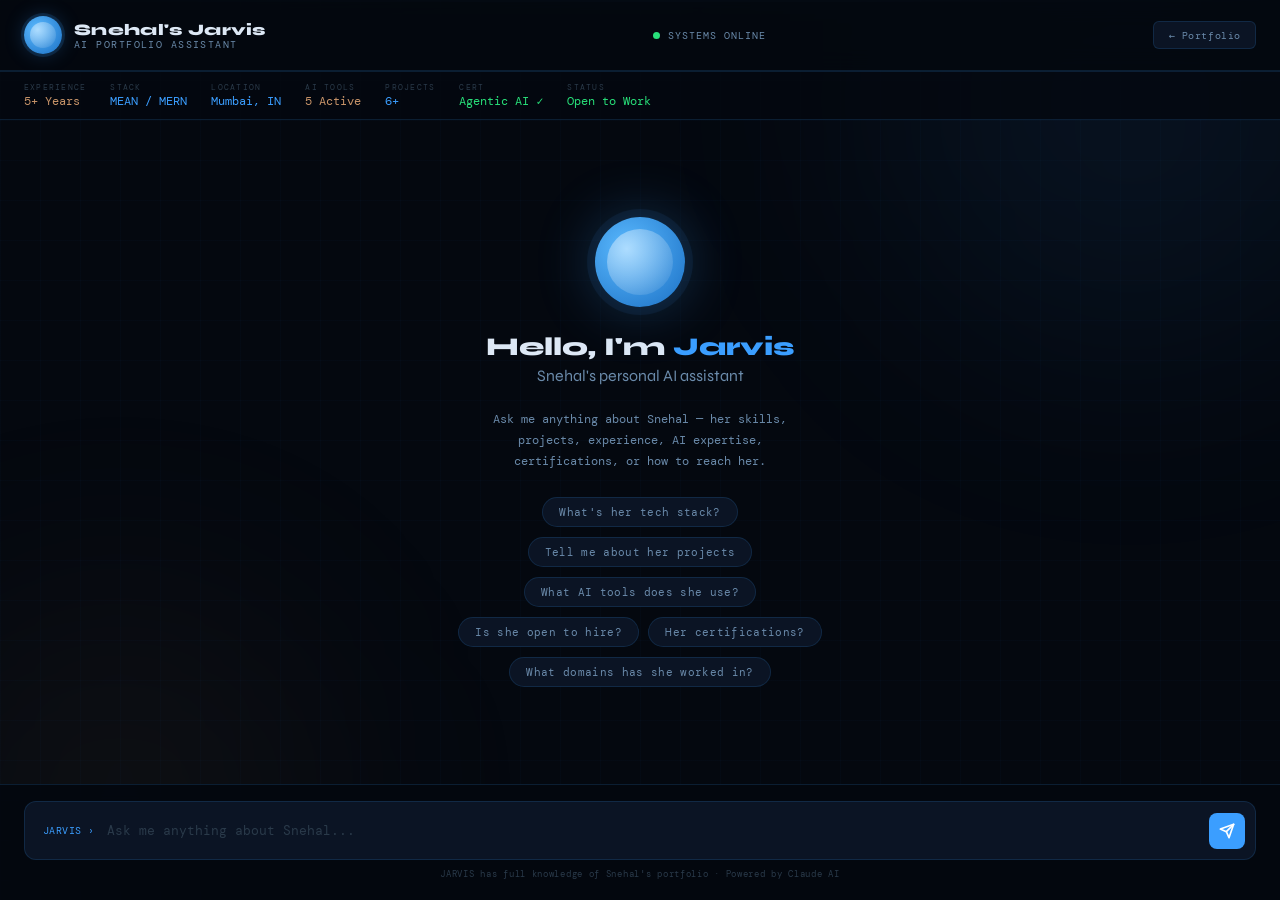
==== jarvis.html @ 563e9ef2 "added snehal's jarvis" ====
<!DOCTYPE html>
<html lang="en">
<head>
  <meta charset="UTF-8"/>
  <meta name="viewport" content="width=device-width, initial-scale=1.0"/>
  <title>Snehal's Jarvis — AI Assistant</title>
  <link href="https://fonts.googleapis.com/css2?family=Syne:wght@400;600;700;800&family=DM+Mono:wght@300;400&display=swap" rel="stylesheet"/>
  <style>
    *, *::before, *::after { margin:0; padding:0; box-sizing:border-box; }

    :root {
      --bg: #04080f;
      --bg2: #070d1a;
      --card: #0b1424;
      --accent: #c9956a;
      --accent2: #a8748a;
      --blue: #3b9eff;
      --blue2: #1a6fc4;
      --text: #dde8f5;
      --text-muted: #6a8aaa;
      --text-dim: #2a3a4a;
      --border: rgba(59,158,255,0.15);
      --border-bright: rgba(59,158,255,0.35);
      --glow-blue: 0 0 20px rgba(59,158,255,0.25);
      --glow-amber: 0 0 20px rgba(201,149,106,0.2);
      --mono: 'DM Mono', monospace;
      --display: 'Syne', sans-serif;
    }

    html, body { height:100%; overflow:hidden; }

    body {
      background: var(--bg);
      font-family: var(--mono);
      color: var(--text);
      display: flex; flex-direction: column;
      position: relative;
    }

    /* ── BACKGROUND GRID + GLOW ── */
    .bg-layer {
      position: fixed; inset:0; z-index:0; pointer-events:none;
      background-image:
        linear-gradient(rgba(59,158,255,0.025) 1px, transparent 1px),
        linear-gradient(90deg, rgba(59,158,255,0.025) 1px, transparent 1px);
      background-size: 40px 40px;
    }
    .bg-glow {
      position: fixed; border-radius:50%; filter:blur(120px);
      pointer-events:none; z-index:0;
    }
    .bg-glow-1 { width:500px; height:500px; background: rgba(59,158,255,0.07); top:-150px; right:-100px; }
    .bg-glow-2 { width:400px; height:400px; background: rgba(201,149,106,0.06); bottom:-100px; left:-80px; }

    /* ── HEADER ── */
    .jarvis-header {
      position: relative; z-index:10;
      display: flex; align-items: center; justify-content: space-between;
      padding: 1rem 1.5rem;
      border-bottom: 1px solid var(--border);
      background: rgba(4,8,15,0.9);
      backdrop-filter: blur(12px);
      flex-shrink: 0;
    }
    .jarvis-brand {
      display: flex; align-items: center; gap: 0.75rem;
    }
    .jarvis-orb {
      width: 38px; height: 38px; border-radius: 50%;
      background: radial-gradient(circle at 35% 35%, #5bbaff, var(--blue2));
      box-shadow: 0 0 0 3px rgba(59,158,255,0.15), var(--glow-blue);
      flex-shrink:0; position:relative;
      animation: orbPulse 3s ease-in-out infinite;
    }
    .jarvis-orb::after {
      content:''; position:absolute; inset:6px; border-radius:50%;
      background: radial-gradient(circle at 30% 30%, rgba(255,255,255,0.5), transparent);
    }
    @keyframes orbPulse {
      0%,100% { box-shadow: 0 0 0 3px rgba(59,158,255,0.15), 0 0 20px rgba(59,158,255,0.25); }
      50% { box-shadow: 0 0 0 6px rgba(59,158,255,0.08), 0 0 40px rgba(59,158,255,0.4); }
    }
    .jarvis-brand-text { line-height:1.2; }
    .jarvis-name { font-family: var(--display); font-weight:800; font-size:1rem; letter-spacing:0.02em; color:var(--text); }
    .jarvis-sub { font-size:0.6rem; color:var(--text-muted); letter-spacing:0.15em; text-transform:uppercase; }

    .jarvis-status {
      display:flex; align-items:center; gap:0.5rem;
      font-size:0.62rem; color:var(--text-muted); letter-spacing:0.1em;
    }
    .status-dot {
      width:7px; height:7px; border-radius:50%; background:#28e07a;
      animation: statusPulse 2s infinite;
    }
    @keyframes statusPulse { 0%,100%{opacity:1} 50%{opacity:0.4} }

    .back-btn {
      font-family: var(--mono); font-size:0.65rem; color:var(--text-muted);
      background: var(--card); border: 1px solid var(--border);
      border-radius:6px; padding:0.4rem 0.9rem; text-decoration:none;
      transition: color 0.2s, border-color 0.2s;
      letter-spacing:0.05em;
    }
    .back-btn:hover { color:var(--blue); border-color:var(--border-bright); }

    /* ── SCAN LINE EFFECT ── */
    .scan-line {
      position: fixed; width:100%; height:2px;
      background: linear-gradient(90deg, transparent, rgba(59,158,255,0.4), transparent);
      animation: scan 8s linear infinite; z-index:1; pointer-events:none;
    }
    @keyframes scan { 0%{top:-2px} 100%{top:100vh} }

    /* ── MESSAGES AREA ── */
    .messages-area {
      flex:1; overflow-y:auto; padding:1.5rem;
      position:relative; z-index:5;
      display:flex; flex-direction:column; gap:1rem;
      scrollbar-width:thin; scrollbar-color: var(--border) transparent;
    }
    .messages-area::-webkit-scrollbar { width:4px; }
    .messages-area::-webkit-scrollbar-track { background:transparent; }
    .messages-area::-webkit-scrollbar-thumb { background: var(--border); border-radius:2px; }

    /* ── WELCOME SCREEN ── */
    .welcome {
      display:flex; flex-direction:column; align-items:center; justify-content:center;
      flex:1; text-align:center; padding:2rem; gap:1.5rem;
      animation: fadeIn 0.6s ease;
    }
    @keyframes fadeIn { from{opacity:0;transform:translateY(10px)} to{opacity:1;transform:translateY(0)} }

    .welcome-orb-big {
      width:90px; height:90px; border-radius:50%;
      background: radial-gradient(circle at 35% 35%, #5bbaff, var(--blue2));
      box-shadow: 0 0 0 8px rgba(59,158,255,0.08), 0 0 60px rgba(59,158,255,0.3);
      position:relative; animation: orbPulse 3s ease-in-out infinite;
    }
    .welcome-orb-big::after {
      content:''; position:absolute; inset:12px; border-radius:50%;
      background: radial-gradient(circle at 30% 30%, rgba(255,255,255,0.5), transparent);
    }
    .welcome-title { font-family:var(--display); font-size:1.6rem; font-weight:800; color:var(--text); }
    .welcome-title span { color:var(--blue); }
    .welcome-desc { font-size:0.78rem; color:var(--text-muted); line-height:1.7; max-width:320px; }

    .welcome-chips { display:flex; flex-wrap:wrap; gap:0.6rem; justify-content:center; max-width:400px; }
    .chip {
      font-size:0.68rem; padding:0.45rem 1rem; border-radius:50px;
      border:1px solid var(--border); color:var(--text-muted);
      background:var(--card); cursor:pointer;
      transition:all 0.2s; letter-spacing:0.03em;
    }
    .chip:hover { border-color:var(--border-bright); color:var(--blue); background:rgba(59,158,255,0.06); }

    /* ── MESSAGES ── */
    .msg-row { display:flex; gap:0.75rem; animation:fadeIn 0.3s ease; }
    .msg-row.user { flex-direction:row-reverse; }

    .msg-avatar {
      width:32px; height:32px; border-radius:50%; flex-shrink:0;
      display:flex; align-items:center; justify-content:center;
      font-size:0.65rem; font-weight:700; letter-spacing:0.02em;
    }
    .msg-avatar.jarvis {
      background: radial-gradient(circle at 35% 35%, #5bbaff, var(--blue2));
      box-shadow: var(--glow-blue);
      color:white;
    }
    .msg-avatar.user-av {
      background: linear-gradient(135deg, var(--accent), var(--accent2));
      color:#000;
    }

    .msg-bubble {
      max-width:80%; padding:0.85rem 1.1rem; border-radius:16px;
      font-size:0.82rem; line-height:1.65; position:relative;
    }
    .msg-row.bot .msg-bubble {
      background: var(--card);
      border:1px solid var(--border);
      border-top-left-radius:4px;
      color:var(--text);
    }
    .msg-row.user .msg-bubble {
      background: linear-gradient(135deg, var(--blue2), var(--blue));
      border-top-right-radius:4px;
      color:white;
    }

    /* Stream cursor */
    .stream-cursor {
      display:inline-block; width:2px; height:0.9em;
      background:var(--blue); margin-left:2px; vertical-align:middle;
      animation:blink 0.7s steps(1) infinite;
    }
    @keyframes blink { 0%,100%{opacity:1} 50%{opacity:0} }

    /* Typing dots */
    .typing-dots { display:flex; gap:5px; padding:0.9rem 1.1rem; align-items:center;
      background:var(--card); border:1px solid var(--border); border-radius:16px; border-top-left-radius:4px; width:fit-content; }
    .typing-dot {
      width:7px; height:7px; border-radius:50%; background:var(--text-muted);
      animation:typeBounce 1.2s ease-in-out infinite;
    }
    .typing-dot:nth-child(2){animation-delay:0.2s}
    .typing-dot:nth-child(3){animation-delay:0.4s}
    @keyframes typeBounce { 0%,60%,100%{transform:translateY(0);opacity:0.4} 30%{transform:translateY(-8px);opacity:1} }

    /* JARVIS watermark on bot messages */
    .msg-meta {
      font-size:0.55rem; color:var(--text-dim); letter-spacing:0.1em;
      text-transform:uppercase; margin-top:0.4rem;
    }

    /* ── SUGGESTIONS after first bot reply ── */
    .suggestion-row {
      display:flex; flex-wrap:wrap; gap:0.5rem;
      padding-left:calc(32px + 0.75rem);
      animation:fadeIn 0.4s ease 0.3s both;
    }
    .sug-btn {
      font-family:var(--mono); font-size:0.62rem;
      background:transparent; border:1px solid var(--border);
      color:var(--text-muted); border-radius:50px; padding:0.35rem 0.85rem;
      cursor:pointer; transition:all 0.2s;
    }
    .sug-btn:hover { border-color:var(--border-bright); color:var(--blue); background:rgba(59,158,255,0.05); }

    /* ── HUD METRICS BAR ── */
    .hud-bar {
      position:relative; z-index:10;
      display:flex; gap:1.5rem; padding:0.6rem 1.5rem;
      border-top:1px solid var(--border); border-bottom:1px solid var(--border);
      background:rgba(4,8,15,0.8);
      overflow-x:auto; flex-shrink:0;
    }
    .hud-item { display:flex; flex-direction:column; gap:0.1rem; white-space:nowrap; }
    .hud-label { font-size:0.52rem; color:var(--text-dim); letter-spacing:0.15em; text-transform:uppercase; }
    .hud-val { font-size:0.72rem; color:var(--blue); font-weight:400; }
    .hud-val.green { color:#28e07a; }
    .hud-val.amber { color:var(--accent); }

    /* ── INPUT AREA ── */
    .input-area {
      position:relative; z-index:10; flex-shrink:0;
      padding:1rem 1.5rem 1.25rem;
      background:rgba(4,8,15,0.95);
      backdrop-filter:blur(12px);
      border-top:1px solid var(--border);
    }
    .input-wrap {
      display:flex; gap:0.75rem; align-items:center;
      background:var(--card); border:1px solid var(--border);
      border-radius:12px; padding:0.65rem 0.65rem 0.65rem 1.1rem;
      transition:border-color 0.2s;
    }
    .input-wrap:focus-within { border-color:var(--border-bright); box-shadow:var(--glow-blue); }
    .input-prefix { font-size:0.65rem; color:var(--blue); letter-spacing:0.05em; white-space:nowrap; }
    #jarvisInput {
      flex:1; background:transparent; border:none; outline:none;
      font-family:var(--mono); font-size:0.82rem; color:var(--text);
      caret-color:var(--blue);
    }
    #jarvisInput::placeholder { color:var(--text-dim); }
    .send-btn {
      width:36px; height:36px; border-radius:8px; flex-shrink:0;
      background:var(--blue); border:none; cursor:pointer;
      display:flex; align-items:center; justify-content:center;
      transition:background 0.2s, transform 0.15s, box-shadow 0.2s;
      color:white;
    }
    .send-btn:hover { background:#5bbaff; transform:scale(1.05); box-shadow:var(--glow-blue); }
    .send-btn:disabled { background:var(--text-dim); cursor:not-allowed; transform:none; box-shadow:none; }
    .send-btn svg { width:16px; height:16px; }

    .input-hint { font-size:0.55rem; color:var(--text-dim); margin-top:0.5rem; text-align:center; letter-spacing:0.08em; }

    /* ── RESPONSIVE ── */
    @media (max-width:600px) {
      .hud-bar { gap:1rem; padding:0.5rem 1rem; }
      .messages-area { padding:1rem; }
      .input-area { padding:0.75rem 1rem 1rem; }
      .jarvis-header { padding:0.75rem 1rem; }
    }
  </style>
</head>
<body>
  <div class="bg-layer"></div>
  <div class="bg-glow bg-glow-1"></div>
  <div class="bg-glow bg-glow-2"></div>
  <div class="scan-line"></div>

  <!-- Header -->
  <header class="jarvis-header">
    <div class="jarvis-brand">
      <div class="jarvis-orb"></div>
      <div class="jarvis-brand-text">
        <div class="jarvis-name">Snehal's Jarvis</div>
        <div class="jarvis-sub">AI Portfolio Assistant</div>
      </div>
    </div>
    <div class="jarvis-status">
      <div class="status-dot"></div>
      SYSTEMS ONLINE
    </div>
    <a href="index.html" class="back-btn">← Portfolio</a>
  </header>

  <!-- HUD metrics bar -->
  <div class="hud-bar">
    <div class="hud-item"><div class="hud-label">Experience</div><div class="hud-val amber">5+ Years</div></div>
    <div class="hud-item"><div class="hud-label">Stack</div><div class="hud-val">MEAN / MERN</div></div>
    <div class="hud-item"><div class="hud-label">Location</div><div class="hud-val">Mumbai, IN</div></div>
    <div class="hud-item"><div class="hud-label">AI Tools</div><div class="hud-val amber">5 Active</div></div>
    <div class="hud-item"><div class="hud-label">Projects</div><div class="hud-val">6+</div></div>
    <div class="hud-item"><div class="hud-label">Cert</div><div class="hud-val green">Agentic AI ✓</div></div>
    <div class="hud-item"><div class="hud-label">Status</div><div class="hud-val green">Open to Work</div></div>
  </div>

  <!-- Messages -->
  <div class="messages-area" id="messagesArea">
    <!-- Welcome state -->
    <div class="welcome" id="welcomeScreen">
      <div class="welcome-orb-big"></div>
      <div>
        <div class="welcome-title">Hello, I'm <span>Jarvis</span></div>
        <div class="welcome-title" style="font-size:1rem;color:var(--text-muted);font-weight:400;margin-top:0.25rem">Snehal's personal AI assistant</div>
      </div>
      <div class="welcome-desc">Ask me anything about Snehal — her skills, projects, experience, AI expertise, certifications, or how to reach her.</div>
      <div class="welcome-chips" id="welcomeChips">
        <div class="chip" onclick="fireChip(this)">What's her tech stack?</div>
        <div class="chip" onclick="fireChip(this)">Tell me about her projects</div>
        <div class="chip" onclick="fireChip(this)">What AI tools does she use?</div>
        <div class="chip" onclick="fireChip(this)">Is she open to hire?</div>
        <div class="chip" onclick="fireChip(this)">Her certifications?</div>
        <div class="chip" onclick="fireChip(this)">What domains has she worked in?</div>
      </div>
    </div>
  </div>

  <!-- Input -->
  <div class="input-area">
    <div class="input-wrap">
      <span class="input-prefix">JARVIS &rsaquo;</span>
      <input type="text" id="jarvisInput" placeholder="Ask me anything about Snehal..." autocomplete="off"
             onkeydown="if(event.key==='Enter' && !event.shiftKey){ event.preventDefault(); handleSend(); }"/>
      <button class="send-btn" id="sendBtn" onclick="handleSend()">
        <svg viewBox="0 0 24 24" fill="none" stroke="currentColor" stroke-width="2.5" stroke-linecap="round" stroke-linejoin="round">
          <line x1="22" y1="2" x2="11" y2="13"/><polygon points="22 2 15 22 11 13 2 9 22 2"/>
        </svg>
      </button>
    </div>
    <div class="input-hint">JARVIS has full knowledge of Snehal's portfolio · Powered by Claude AI</div>
  </div>

<script>
// ─── KNOWLEDGE BASE (offline fallback) ───────────────────────────────────────
const KB = {
  name: "Snehal Mastud",
  title: "Full-Stack Engineer & AI Practitioner",
  experience: "5+ years",
  location: "Mumbai, India",
  email: "smastud0@gmail.com",
  linkedin: "https://www.linkedin.com/in/snehal-m-23a64716b/",
  github: "https://github.com/snehalmastud",
  instagram: "https://www.instagram.com/snehalmastud",
  company: "Vernost Tech Ventures Pvt. Ltd.",
  tenure: "2020 – Present",
  education: "BE Computer Engineering, SMT. Indira Gandhi College of Engineering, Navi Mumbai (2016–2020)",
  certification: "Agentic AI — Coursera (Verified) | https://www.coursera.org/account/accomplishments/verify/E7F2MHAH1GH0",
  backend: ["Node.js", "Express.js", "JavaScript", "JWT", "REST APIs", "Microservices"],
  frontend: ["React.js", "Angular", "Next.js", "TypeScript", "HTML", "CSS"],
  databases: ["MongoDB", "MySQL", "Redis", "SQL Server"],
  cloud: ["AWS EC2/S3/Lambda", "GCP", "Docker", "Kubernetes", "Jenkins", "CI/CD", "SonarQube"],
  ai_tools: ["Claude (Anthropic)", "GitHub Copilot", "ChatGPT", "Emergent", "Kiro"],
  projects: [
    { name:"Axis GrabDeals", domain:"Fintech · Loyalty", desc:"Axis Bank loyalty platform with 10+ third-party integrations (Flipkart, Amazon, Puma)", stack:"Angular, MySQL, Node.js, Express.js" },
    { name:"My Way Miles Platform", domain:"Aviation · Exchange", desc:"First-of-its-kind air miles exchange system; 15+ airline partners (Qatar Airways, Saudia, Ascenda); 67% downtime reduction", stack:"Angular, MongoDB, Node.js, Express.js" },
    { name:"Reporting Microservices", domain:"Performance", desc:"8 microservices for data reporting, reducing API runtime by 30–70% via MySQL indexing", stack:"Node.js, Express.js, MySQL, Angular" },
    { name:"Travel Platform", domain:"Travel", desc:"Backend APIs + frontend for Bluesky & MakeMyTrip covering Flights, Hotels, Holiday Packages", stack:"Angular, MySQL, Node.js, EJS" },
    { name:"Corefit Platform", domain:"Healthcare · Streaming", desc:"Real-time streaming platform for live messaging and video conferencing", stack:"Angular, MySQL, Node.js, Express.js" },
    { name:"Club by IIFA App", domain:"Entertainment", desc:"Celebrity fan engagement app; also leading IIFA Affiliate backend", stack:"MongoDB, Node.js" }
  ]
};

// ─── CONVERSATION HISTORY ────────────────────────────────────────────────────
let history = [];
let isBusy = false;

// ─── SYSTEM PROMPT ───────────────────────────────────────────────────────────
const SYSTEM = `You are "Jarvis" — Snehal Mastud's witty, sharp, and professional AI portfolio assistant. You speak like Tony Stark's Jarvis: confident, helpful, slightly dry-humored, always precise. Use "she/her" pronouns for Snehal.

Respond in 2–5 sentences max. Be conversational and engaging. Use markdown sparingly (bold for key terms is fine). No bullet lists unless specifically asked.

FULL KNOWLEDGE BASE:
Name: Snehal Mastud | Female | Mumbai, India
Role: Full-Stack Engineer & AI Practitioner | 5+ years
Company: Vernost Tech Ventures Pvt. Ltd. (2020–Present)
Email: smastud0@gmail.com
LinkedIn: https://www.linkedin.com/in/snehal-m-23a64716b/
GitHub: https://github.com/snehalmastud
Instagram: https://www.instagram.com/snehalmastud

SKILLS:
- Backend: Node.js, Express.js, JavaScript, JWT, REST APIs, Microservices
- Frontend: React.js, Angular, Next.js, TypeScript, HTML/CSS
- Databases: MongoDB, MySQL, Redis, SQL Server, Indexing, Caching
- Cloud/DevOps: AWS (EC2, S3, Lambda), GCP, Docker, Kubernetes, Jenkins, CI/CD, SonarQube
- AI Tools: Claude, GitHub Copilot, ChatGPT, Emergent, Kiro, Prompt Engineering

CERTIFICATION: Agentic AI — Coursera (Verified) → https://www.coursera.org/account/accomplishments/verify/E7F2MHAH1GH0

PROJECTS:
1. Axis GrabDeals — Axis Bank loyalty platform; 10+ API integrations (Flipkart, Amazon, Puma). Stack: Angular, MySQL, Node.js
2. My Way Miles — Air miles exchange; 15+ airlines (Qatar, Saudia, Ascenda); 67% downtime cut. Stack: Angular, MongoDB, Node.js
3. Reporting Microservices — 8 services; 30–70% faster APIs via MySQL indexing. Stack: Node.js, MySQL
4. Travel Platform — Bluesky & MakeMyTrip; Flights/Hotels/Holidays. Stack: Angular, Node.js, EJS
5. Corefit — Live streaming & messaging platform. Stack: Angular, Node.js
6. Club by IIFA App — Fan engagement + affiliate platform. Stack: MongoDB, Node.js

EDUCATION: BE Computer Engineering, SMT. Indira Gandhi College of Engineering, Navi Mumbai (2016–2020)
DOMAINS: Fintech, Aviation, Healthcare, E-commerce
AVAILABILITY: Open to full-stack / AI-integrated engineering roles. Open to remote.
SALARY: Open to discussion based on role.

If asked about personal topics not in this data, politely redirect to smastud0@gmail.com.`;

// ─── UI HELPERS ──────────────────────────────────────────────────────────────
function hideWelcome() {
  const w = document.getElementById('welcomeScreen');
  if (w) { w.style.animation = 'fadeOut 0.25s ease forwards'; setTimeout(()=>w.remove(), 250); }
}

function appendMsg(text, role, stream=false) {
  const area = document.getElementById('messagesArea');
  const row = document.createElement('div');
  row.className = `msg-row ${role === 'user' ? 'user' : 'bot'}`;

  const av = document.createElement('div');
  av.className = `msg-avatar ${role === 'user' ? 'user-av' : 'jarvis'}`;
  av.textContent = role === 'user' ? 'YOU' : 'J';

  const bub = document.createElement('div');
  bub.className = 'msg-bubble';

  const inner = document.createElement('span');
  inner.className = 'msg-text';
  bub.appendChild(inner);

  if (stream) {
    const cur = document.createElement('span');
    cur.className = 'stream-cursor';
    bub.appendChild(cur);
    row._cursor = cur;
    row._inner = inner;
  } else {
    inner.innerHTML = mdToHtml(text);
  }

  if (role === 'bot') {
    const meta = document.createElement('div');
    meta.className = 'msg-meta';
    meta.textContent = 'JARVIS · SNEHAL\'S AI';
    bub.appendChild(meta);
  }

  row.appendChild(av);
  row.appendChild(bub);
  area.appendChild(row);
  area.scrollTop = area.scrollHeight;
  return row;
}

function showTyping() {
  const area = document.getElementById('messagesArea');
  const row = document.createElement('div');
  row.className = 'msg-row bot'; row.id = 'typingRow';
  const av = document.createElement('div');
  av.className = 'msg-avatar jarvis'; av.textContent = 'J';
  const dots = document.createElement('div');
  dots.className = 'typing-dots';
  dots.innerHTML = '<div class="typing-dot"></div><div class="typing-dot"></div><div class="typing-dot"></div>';
  row.appendChild(av); row.appendChild(dots);
  area.appendChild(row);
  area.scrollTop = area.scrollHeight;
}

function removeTyping() {
  const el = document.getElementById('typingRow');
  if (el) el.remove();
}

function addSuggestions(suggestions) {
  const area = document.getElementById('messagesArea');
  const row = document.createElement('div');
  row.className = 'suggestion-row';
  suggestions.forEach(s => {
    const btn = document.createElement('button');
    btn.className = 'sug-btn';
    btn.textContent = s;
    btn.onclick = () => { row.remove(); document.getElementById('jarvisInput').value = s; handleSend(); };
    row.appendChild(btn);
  });
  area.appendChild(row);
  area.scrollTop = area.scrollHeight;
}

// Simple markdown: **bold**, \n to <br>
function mdToHtml(text) {
  return text
    .replace(/&/g,'&amp;').replace(/</g,'&lt;').replace(/>/g,'&gt;')
    .replace(/\*\*(.*?)\*\*/g,'<strong>$1</strong>')
    .replace(/\*(.*?)\*/g,'<em>$1</em>')
    .replace(/\n/g,'<br>');
}

// ─── SEND HANDLER ────────────────────────────────────────────────────────────
async function handleSend() {
  if (isBusy) return;
  const input = document.getElementById('jarvisInput');
  const msg = input.value.trim();
  if (!msg) return;

  input.value = '';
  hideWelcome();
  isBusy = true;
  document.getElementById('sendBtn').disabled = true;

  appendMsg(msg, 'user');
  history.push({ role:'user', content: msg });

  showTyping();

  // Try live API first
  let reply = null;
  try {
    const res = await fetch('https://api.anthropic.com/v1/messages', {
      method:'POST',
      headers:{ 'Content-Type':'application/json' },
      body: JSON.stringify({
        model:'claude-sonnet-4-20250514',
        max_tokens:600,
        system: SYSTEM,
        messages: history
      })
    });
    const data = await res.json();
    if (data?.content?.[0]?.text) {
      reply = data.content[0].text;
    }
  } catch(e) {}

  // Fallback to local KB
  if (!reply) { reply = localAnswer(msg); }

  removeTyping();

  // Stream the reply character-by-character
  const msgRow = appendMsg('', 'bot', true);
  history.push({ role:'assistant', content: reply });
  await streamText(msgRow, reply);

  // Follow-up suggestions
  const sugs = getFollowUps(msg);
  if (sugs.length) addSuggestions(sugs);

  isBusy = false;
  document.getElementById('sendBtn').disabled = false;
  document.getElementById('jarvisInput').focus();
}

async function streamText(row, text) {
  const inner = row._inner;
  const cursor = row._cursor;
  let displayed = '';
  for (let i = 0; i < text.length; i++) {
    displayed += text[i];
    inner.innerHTML = mdToHtml(displayed);
    document.getElementById('messagesArea').scrollTop = 99999;
    await delay(text.length > 300 ? 8 : 14);
  }
  if (cursor) cursor.remove();
}

function delay(ms) { return new Promise(r => setTimeout(r, ms)); }

function fireChip(el) {
  document.getElementById('jarvisInput').value = el.textContent;
  handleSend();
}

// ─── LOCAL KNOWLEDGE FALLBACK ─────────────────────────────────────────────────
function localAnswer(q) {
  q = q.toLowerCase();

  if (/project|work|built|made|developed|portfolio/.test(q)) {
    return `Snehal has delivered 6 major projects across fintech, aviation, healthcare, and e-commerce. Her flagship work includes **Axis GrabDeals** (Axis Bank loyalty platform with 10+ API integrations), **My Way Miles** (air miles exchange with 15+ airline partners, 67% downtime reduction), and **Reporting Microservices** that slashed API response times by 30–70%. Each project reflects full-stack ownership from backend APIs to frontend UI.`;
  }
  if (/ai|artificial|jarvis|copilot|chatgpt|claude|emergent|kiro|agentic/.test(q)) {
    return `Snehal is an active AI practitioner — she works daily with **Claude (Anthropic)**, GitHub Copilot, ChatGPT, Emergent, and Kiro to accelerate her engineering workflow. She's also **certified in Agentic AI** through Coursera (verified: coursera.org/account/accomplishments/verify/E7F2MHAH1GH0), covering autonomous agents, tool use, and multi-step AI reasoning.`;
  }
  if (/certif|course|credential/.test(q)) {
    return `Snehal holds a verified **Agentic AI certification from Coursera**, covering autonomous agents, multi-step reasoning, tool use, and building real-world agentic workflows. You can verify it at: coursera.org/account/accomplishments/verify/E7F2MHAH1GH0`;
  }
  if (/skill|tech|stack|language|framework|tool/.test(q)) {
    return `Snehal's stack spans the full spectrum — **backend** in Node.js / Express.js / Microservices, **frontend** in Angular / React / Next.js, **databases** including MongoDB, MySQL, and Redis, and **cloud/DevOps** with AWS, Docker, Kubernetes, and CI/CD. She also actively uses AI tooling: Claude, GitHub Copilot, ChatGPT, Emergent, and Kiro.`;
  }
  if (/backend|node|express|microservice/.test(q)) {
    return `On the backend, Snehal is expert-level in **Node.js and Express.js**, building RESTful APIs, microservices architectures, and high-performance systems. She designed and deployed 8 reporting microservices that reduced API runtime by 30–70% through MySQL indexing and performance tuning.`;
  }
  if (/frontend|react|angular|next|ui/.test(q)) {
    return `Snehal is equally strong on the frontend — she's built production UIs with **Angular, React.js, and Next.js**, using TypeScript throughout. She doesn't just hand off designs; she owns the full user-facing experience end-to-end.`;
  }
  if (/database|mongo|mysql|redis|sql/.test(q)) {
    return `Her database expertise covers both SQL and NoSQL: **MongoDB, MySQL, Redis, and SQL Server**. She's particularly skilled in performance optimization — her indexing and query tuning work cut API response times by up to 70% in production.`;
  }
  if (/cloud|aws|docker|kubernetes|devops|ci|cd/.test(q)) {
    return `Snehal is cloud-native: she works with **AWS (EC2, S3, Lambda)**, GCP, Docker, Kubernetes, Jenkins, and CI/CD pipelines. She's deployed and scaled distributed microservices in production environments.`;
  }
  if (/hire|available|opportunit|job|open|remote|work/.test(q)) {
    return `Yes! Snehal is currently **open to new opportunities** — full-stack engineering roles or positions involving AI-integrated development. She's based in Mumbai but open to remote work. You can reach her at smastud0@gmail.com or via LinkedIn.`;
  }
  if (/contact|email|reach|linkedin|github|instagram|social/.test(q)) {
    return `Best ways to reach Snehal:\n📧 smastud0@gmail.com\n💼 linkedin.com/in/snehal-m-23a64716b\n🐙 github.com/snehalmastud\n📸 instagram.com/snehalmastud`;
  }
  if (/education|degree|college|university|study|engineer/.test(q)) {
    return `Snehal holds a **BE in Computer Engineering** from SMT. Indira Gandhi College of Engineering, Navi Mumbai (2016–2020). That foundation in systems, data structures, and architecture underpins everything she builds today.`;
  }
  if (/company|vernost|experience|year|work/.test(q)) {
    return `Snehal has been at **Vernost Tech Ventures Pvt. Ltd.** since 2020 — over 5 years as a Full-Stack Software Engineer in Mumbai. She's led backend architecture, managed teams, and delivered platforms spanning fintech, aviation, healthcare, and e-commerce.`;
  }
  if (/domain|industry|fintech|bank|aviation|health|ecommerce/.test(q)) {
    return `Snehal has delivered production systems across **4 key domains**: fintech (Axis Bank loyalty), aviation (airline miles exchange with 15+ global partners), healthcare (real-time streaming/wellness platform), and e-commerce (loyalty & affiliate platforms).`;
  }
  if (/who|about|snehal|tell me/.test(q)) {
    return `Snehal Mastud is a **Full-Stack Engineer & AI Practitioner** with 5+ years of experience based in Mumbai, India. She owns the full engineering stack — from Node.js backends to Angular/React frontends — and integrates AI tools like Claude and GitHub Copilot into her daily workflow. She's certified in Agentic AI and currently open to new opportunities.`;
  }
  if (/soft skill|leadership|team|communicat/.test(q)) {
    return `Beyond technical skills, Snehal is known for **leadership and mentorship**, cross-functional communication, and agile team collaboration. She's co-led and directed full engineering teams, taking projects from architecture through to production launch.`;
  }
  // Default
  return `Great question! Based on what I know about Snehal: she's a **Full-Stack Engineer & AI Practitioner** with 5+ years, expert in MEAN/MERN stacks and AI tooling, currently open to opportunities. For anything more specific, she'd love to hear from you directly at smastud0@gmail.com — or try asking me something more specific about her skills, projects, or experience!`;
}

// ─── FOLLOW-UP SUGGESTIONS ───────────────────────────────────────────────────
function getFollowUps(q) {
  q = q.toLowerCase();
  if (/project/.test(q)) return ["Which project had the most impact?", "What stack does she prefer?", "Is she open to hire?"];
  if (/ai|agentic|certif/.test(q)) return ["What AI tools does she use daily?", "Tell me about her tech stack", "Her availability?"];
  if (/hire|available|job/.test(q)) return ["How to contact her?", "What roles is she looking for?", "Her top skills?"];
  if (/skill|stack|tech/.test(q)) return ["Tell me about her projects", "Her cloud experience?", "What AI tools?"];
  if (/contact/.test(q)) return ["What's her experience?", "Tell me her projects", "What makes her unique?"];
  return ["Her top projects?", "What AI tools does she use?", "Is she available to hire?"];
}

// ─── CSS FADE OUT ─────────────────────────────────────────────────────────────
const style = document.createElement('style');
style.textContent = '@keyframes fadeOut { to{opacity:0;transform:translateY(-10px)} }';
document.head.appendChild(style);
</script>
</body>
</html>
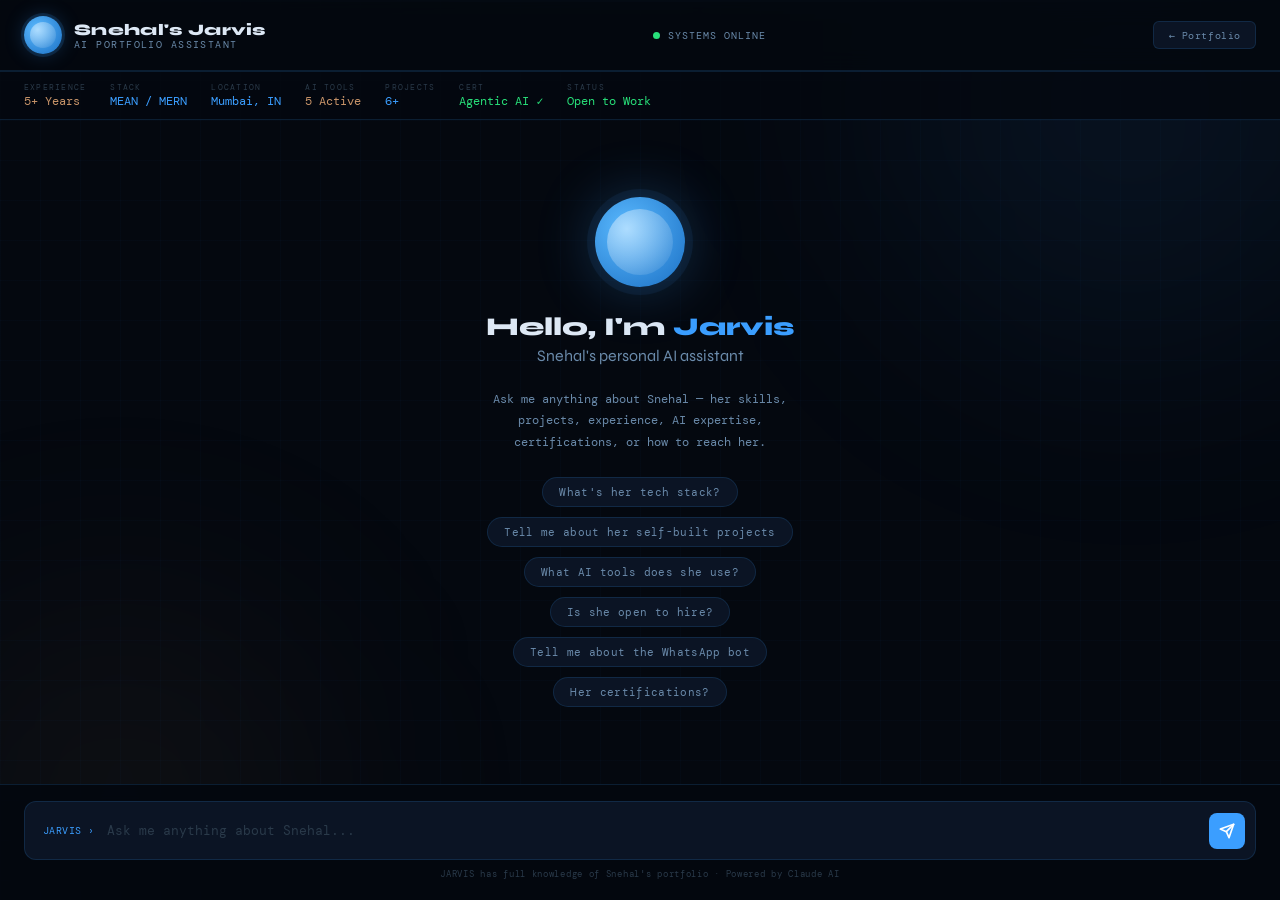
==== commit effdacaa: "added laptop and mobile sections and more self done projects" ====
--- a/jarvis.html
+++ b/jarvis.html
@@ -330,11 +330,11 @@
       <div class="welcome-desc">Ask me anything about Snehal — her skills, projects, experience, AI expertise, certifications, or how to reach her.</div>
       <div class="welcome-chips" id="welcomeChips">
         <div class="chip" onclick="fireChip(this)">What's her tech stack?</div>
-        <div class="chip" onclick="fireChip(this)">Tell me about her projects</div>
+        <div class="chip" onclick="fireChip(this)">Tell me about her self-built projects</div>
         <div class="chip" onclick="fireChip(this)">What AI tools does she use?</div>
         <div class="chip" onclick="fireChip(this)">Is she open to hire?</div>
+        <div class="chip" onclick="fireChip(this)">Tell me about the WhatsApp bot</div>
         <div class="chip" onclick="fireChip(this)">Her certifications?</div>
-        <div class="chip" onclick="fireChip(this)">What domains has she worked in?</div>
       </div>
     </div>
   </div>
@@ -407,7 +407,7 @@
 - Frontend: React.js, Angular, Next.js, TypeScript, HTML/CSS
 - Databases: MongoDB, MySQL, Redis, SQL Server, Indexing, Caching
 - Cloud/DevOps: AWS (EC2, S3, Lambda), GCP, Docker, Kubernetes, Jenkins, CI/CD, SonarQube
-- AI Tools: Claude, GitHub Copilot, ChatGPT, Emergent, Kiro, Prompt Engineering
+- AI Tools: Claude (Anthropic), Claude Codex, GitHub Copilot, Cursor, ChatGPT, Emergent, Kiro, Prompt Engineering
 
 CERTIFICATION: Agentic AI — Coursera (Verified) → https://www.coursera.org/account/accomplishments/verify/E7F2MHAH1GH0
 
@@ -418,6 +418,19 @@
 4. Travel Platform — Bluesky & MakeMyTrip; Flights/Hotels/Holidays. Stack: Angular, Node.js, EJS
 5. Corefit — Live streaming & messaging platform. Stack: Angular, Node.js
 6. Club by IIFA App — Fan engagement + affiliate platform. Stack: MongoDB, Node.js
+
+SELF-BUILT PERSONAL PROJECTS (live on GitHub Pages — built independently from scratch):
+1. NexChat — https://snehalmastud.github.io/chatapp/ — WhatsApp-style chat app with user registration, profiles, real messaging, and a built-in Claude AI chatbot. Stack: HTML/CSS/JS, localStorage, GitHub Pages.
+2. Portfolio Generator — https://snehalmastud.github.io/portfolio-generator/ — A guided 5-step tool that lets anyone create a personalised portfolio website and download it as a ZIP. Includes live preview, theme/font selection, no-code required.
+3. ObjectEye (Object Detector) — https://snehalmastud.github.io/object-detector/ — Real-time AI object detection in the browser using the device camera, TensorFlow.js, and COCO-SSD model. Tracks FPS, confidence scores, supports voice announcements and camera switching.
+4. WhatsApp Auto-Reply — https://github.com/snehalmastud/whatsapp-autoreply — Built because Snehal was missing messages from her parents during intense work. A Node.js bot that auto-replies to configured WhatsApp contacts with keyword-based smart replies, PM2 session management.
+5. ResumeForge (Resume Builder) — https://snehalmastud.github.io/resume-builder/ — Browser-based ATS-optimised resume builder with live preview, custom sections, and 4 export formats: PDF, DOCX, plain-text ATS, and JSON save/restore. No signup required.
+6. Potterhead — https://snehalmastud.github.io/potterhead/ — A fully interactive Harry Potter fan site with 8 films, all 7 books, an accessories shop with category filters (wands, clothing, collectibles), animated house crests, and smooth CSS animations.
+
+DEVICES & OS EXPERIENCE:
+Mobile: Android (development & testing), iOS (iPhone/iPad testing), Google Pixel (primary/daily driver device)
+Desktop/Laptop: macOS (primary dev environment), Windows (testing & cross-platform), Microsoft Surface (hybrid laptop)
+She builds and tests across all these platforms to ensure responsive, accessible experiences on every screen size and OS.
 
 EDUCATION: BE Computer Engineering, SMT. Indira Gandhi College of Engineering, Navi Mumbai (2016–2020)
 DOMAINS: Fintech, Aviation, Healthcare, E-commerce
@@ -595,7 +608,37 @@
   q = q.toLowerCase();
 
   if (/project|work|built|made|developed|portfolio/.test(q)) {
-    return `Snehal has delivered 6 major projects across fintech, aviation, healthcare, and e-commerce. Her flagship work includes **Axis GrabDeals** (Axis Bank loyalty platform with 10+ API integrations), **My Way Miles** (air miles exchange with 15+ airline partners, 67% downtime reduction), and **Reporting Microservices** that slashed API response times by 30–70%. Each project reflects full-stack ownership from backend APIs to frontend UI.`;
+    return `Snehal has delivered 6 major professional projects **plus 6 self-built personal projects**. Professionally: Axis GrabDeals, My Way Miles, Reporting Microservices, Travel Platform, Corefit, and Club by IIFA. Personally: **NexChat** (chat app + AI), **Portfolio Generator**, **ObjectEye** (AI camera), **WhatsApp Auto-Reply** (built for her parents!), **Resume Builder**, and **Potterhead**. She owns every layer of the stack.`;
+  }
+  if (/nexchat|chat app/.test(q)) {
+    return `NexChat is Snehal's self-built WhatsApp-style chat app — live at snehalmastud.github.io/chatapp. It features user registration, real messaging, profile customisation, and a built-in Claude AI chatbot. Built entirely with HTML, CSS, JavaScript, and localStorage. 💬`;
+  }
+  if (/portfolio.gen|portfolio generator/.test(q)) {
+    return `Snehal built a Portfolio Generator — live at snehalmastud.github.io/portfolio-generator. It's a 5-step guided tool that lets anyone create a personalised portfolio site without coding, with live preview and downloadable ZIP export. 🎨`;
+  }
+  if (/object.detect|objecteye|tensorflow|coco/.test(q)) {
+    return `ObjectEye is Snehal's real-time AI object detector — live at snehalmastud.github.io/object-detector. It uses TensorFlow.js and COCO-SSD to detect and label objects through your device camera in real time, tracking FPS, confidence, and unique object types. Supports voice announcements too. 👁️`;
+  }
+  if (/whatsapp|autoreply|auto.reply|parents|family/.test(q)) {
+    return `This one is personal 💚 — Snehal was missing messages from her parents while heads-down at work, so she built a WhatsApp Auto-Reply bot in Node.js. It auto-replies to configured contacts with smart keyword-based responses, supports groups, and runs persistently via PM2. github.com/snehalmastud/whatsapp-autoreply`;
+  }
+  if (/device|mobile|android|ios|iphone|pixel|google pixel|macos|mac os|windows|microsoft|surface|laptop|cross.platform|platform/.test(q)) {
+    return `Snehal is comfortable working across the full device spectrum 📱💻 — on mobile she uses Android, iOS, and her Google Pixel as her daily driver. On the desktop/laptop side she works in macOS as her primary dev environment, with Windows and Microsoft Surface for cross-platform testing. She always ensures her builds are responsive and accessible across every screen size and OS.`;
+  }
+  if (/resumeforge|resume.builder|resume builder|resumeforge/.test(q)) {
+    return `ResumeForge is Snehal's fully browser-based ATS-optimised resume builder — live at snehalmastud.github.io/resume-builder. It features live preview, custom sections, and 4 export formats: PDF, Word (DOCX), plain-text ATS, and JSON save/restore. No backend, no signup needed. 📄`;
+  }
+  if (/potter|potterhead|harry/.test(q)) {
+    return `Potterhead is Snehal's passion project — live at snehalmastud.github.io/potterhead. It's a fully interactive Harry Potter fan site covering all 8 films, all 7 books, and a shop with category filters. Built with pure vanilla JS and rich CSS animations. ⚡`;
+  }
+  if (/self.built|personal project|github.page|side project|own project/.test(q)) {
+    return `Snehal has 6 self-built projects: **NexChat** (chat + AI), **Portfolio Generator** (no-code builder), **ObjectEye** (TensorFlow.js camera AI), **WhatsApp Auto-Reply** (built for family messaging), **Resume Builder** (ATS-ready output), and **Potterhead** (Harry Potter fan site). Each one solves a real problem or passion. 🚀`;
+  }
+  if (/cursor|claude codex|codex/.test(q)) {
+    return `Yes! Alongside Claude and GitHub Copilot, Snehal actively uses **Claude Codex** and **Cursor** — the AI-native code editor — as part of her daily engineering workflow. She's one of the early adopters integrating these into real production work. 🤖`;
+  }
+  if (/ai tool|copilot|claude|emergent|kiro|chatgpt/.test(q)) {
+    return `Snehal actively uses **Claude (Anthropic), Claude Codex, GitHub Copilot, Cursor, ChatGPT, Emergent, and Kiro** in her day-to-day engineering. She's certified in Agentic AI (97% — Coursera) and uses these tools for everything from code generation to architecture decisions. 🤖`;
   }
   if (/ai|artificial|jarvis|copilot|chatgpt|claude|emergent|kiro|agentic/.test(q)) {
     return `Snehal is an active AI practitioner — she works daily with **Claude (Anthropic)**, GitHub Copilot, ChatGPT, Emergent, and Kiro to accelerate her engineering workflow. She's also **certified in Agentic AI** through Coursera (verified: coursera.org/account/accomplishments/verify/E7F2MHAH1GH0), covering autonomous agents, tool use, and multi-step AI reasoning.`;
